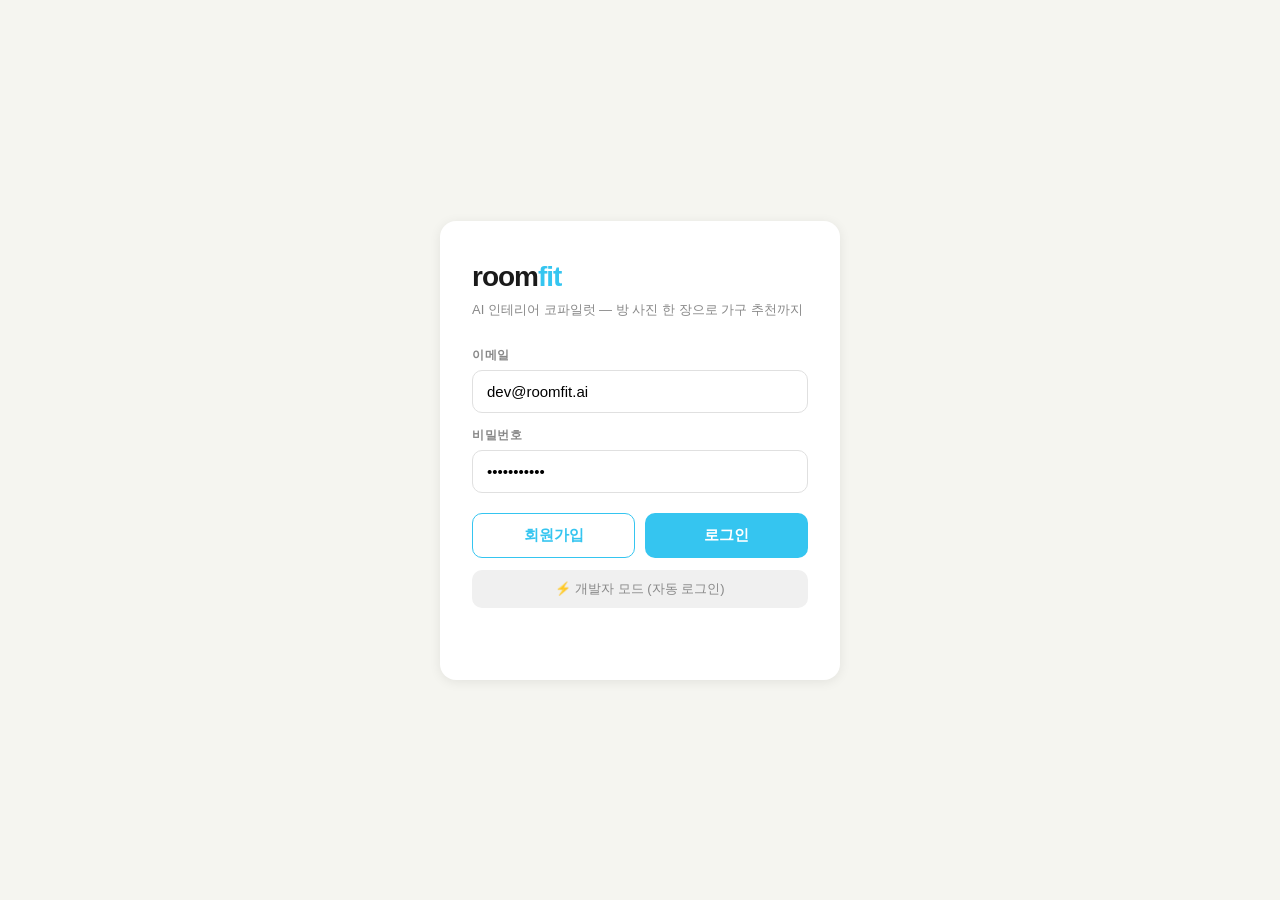
==== app/static/index.html @ db8508a9 "Faster recommendations, more items, fix drag & drop - chat_engine: recommend immediately after budge" ====
<!doctype html>
<html lang="ko">
<head>
  <meta charset="utf-8" />
  <meta name="viewport" content="width=device-width, initial-scale=1" />
  <title>Roomfit — AI 인테리어 코파일럿</title>
  <meta name="theme-color" content="#35c5f0" />
  <link rel="manifest" href="/static/manifest.json" />
  <style>
    *, *::before, *::after { box-sizing: border-box; margin: 0; padding: 0; }
    :root {
      --bg: #f5f5f0;
      --surface: #ffffff;
      --primary: #35c5f0;
      --primary-dark: #1da8d4;
      --text: #1a1a1a;
      --text-muted: #888;
      --border: #e0e0e0;
      --ai-bubble: #ffffff;
      --user-bubble: #35c5f0;
      --radius: 16px;
      --shadow: 0 2px 12px rgba(0,0,0,0.08);
    }
    html, body { height: 100%; font-family: -apple-system, BlinkMacSystemFont, 'Segoe UI', sans-serif; background: var(--bg); color: var(--text); }

    /* ── Auth screen ── */
    #authScreen {
      display: flex; align-items: center; justify-content: center;
      min-height: 100vh; padding: 24px;
    }
    .auth-card {
      background: var(--surface); border-radius: var(--radius);
      box-shadow: var(--shadow); padding: 40px 32px; width: 100%; max-width: 400px;
    }
    .auth-logo { font-size: 28px; font-weight: 800; letter-spacing: -1px; margin-bottom: 8px; }
    .auth-logo span { color: var(--primary); }
    .auth-tagline { color: var(--text-muted); font-size: 13px; margin-bottom: 28px; }
    .auth-field { display: flex; flex-direction: column; gap: 6px; margin-bottom: 14px; }
    .auth-field label { font-size: 12px; font-weight: 600; color: var(--text-muted); text-transform: uppercase; letter-spacing: 0.5px; }
    .auth-field input {
      padding: 12px 14px; border: 1.5px solid var(--border); border-radius: 10px;
      font-size: 15px; outline: none; transition: border 0.2s;
    }
    .auth-field input:focus { border-color: var(--primary); }
    .auth-btns { display: grid; grid-template-columns: 1fr 1fr; gap: 10px; margin-top: 20px; }
    .btn-primary {
      padding: 12px; background: var(--primary); color: #fff; border: none;
      border-radius: 10px; font-size: 15px; font-weight: 600; cursor: pointer; transition: background 0.2s;
    }
    .btn-primary:hover { background: var(--primary-dark); }
    .btn-outline {
      padding: 12px; background: transparent; color: var(--primary); border: 1.5px solid var(--primary);
      border-radius: 10px; font-size: 15px; font-weight: 600; cursor: pointer; transition: all 0.2s;
    }
    .btn-outline:hover { background: var(--primary); color: #fff; }
    .btn-dev {
      width: 100%; margin-top: 12px; padding: 10px; background: #f0f0f0; color: var(--text-muted);
      border: none; border-radius: 10px; font-size: 13px; cursor: pointer; transition: background 0.2s;
    }
    .btn-dev:hover { background: #e0e0e0; }
    #authMsg { margin-top: 14px; font-size: 13px; text-align: center; min-height: 18px; }
    #authMsg.error { color: #e53e3e; }
    #authMsg.success { color: #38a169; }

    /* ── Chat screen ── */
    #chatScreen {
      display: none; flex-direction: column; height: 100vh; max-width: 800px;
      margin: 0 auto;
    }
    #chatScreen.active { display: flex; }

    /* Header */
    .chat-header {
      display: flex; align-items: center; padding: 14px 18px;
      background: var(--surface); border-bottom: 1px solid var(--border);
      box-shadow: 0 1px 4px rgba(0,0,0,0.05); flex-shrink: 0; gap: 12px;
    }
    .chat-logo { font-size: 20px; font-weight: 800; letter-spacing: -0.5px; flex: 1; }
    .chat-logo span { color: var(--primary); }
    .chat-user { font-size: 13px; color: var(--text-muted); }
    .btn-logout {
      padding: 6px 12px; background: transparent; color: var(--text-muted);
      border: 1px solid var(--border); border-radius: 8px; font-size: 12px; cursor: pointer;
      transition: all 0.2s;
    }
    .btn-logout:hover { background: #fee; color: #e53e3e; border-color: #e53e3e; }

    /* Messages */
    .messages-area {
      flex: 1; overflow-y: auto; padding: 20px 16px;
      display: flex; flex-direction: column; gap: 14px;
    }
    .msg { display: flex; gap: 10px; align-items: flex-end; }
    .msg.user { flex-direction: row-reverse; }
    .avatar {
      width: 32px; height: 32px; border-radius: 50%; flex-shrink: 0;
      display: flex; align-items: center; justify-content: center;
      font-size: 14px; font-weight: 700;
    }
    .msg.ai .avatar { background: var(--primary); color: #fff; }
    .msg.user .avatar { background: #e8e8e8; color: var(--text); }
    .bubble {
      max-width: 72%; padding: 12px 16px; border-radius: 18px;
      font-size: 15px; line-height: 1.55; white-space: pre-wrap; word-break: break-word;
    }
    .msg.ai .bubble {
      background: var(--ai-bubble); border: 1px solid var(--border);
      border-bottom-left-radius: 4px; box-shadow: var(--shadow);
    }
    .msg.user .bubble {
      background: var(--user-bubble); color: #fff;
      border-bottom-right-radius: 4px;
    }

    /* Photo previews inside message */
    .bubble-photos { display: flex; gap: 6px; flex-wrap: wrap; margin-top: 8px; }
    .bubble-photos img {
      width: 80px; height: 80px; object-fit: cover; border-radius: 8px;
      border: 2px solid rgba(255,255,255,0.3);
    }

    /* Recommendation card */
    .rec-card {
      background: var(--surface); border: 1px solid var(--border); border-radius: 14px;
      padding: 16px; margin-top: 10px; box-shadow: var(--shadow);
    }
    .rec-card h4 { font-size: 14px; font-weight: 700; margin-bottom: 12px; color: var(--text); }
    .rec-summary {
      display: grid; grid-template-columns: repeat(3, 1fr); gap: 10px; margin-bottom: 14px;
    }
    .rec-stat { background: var(--bg); border-radius: 10px; padding: 10px 12px; text-align: center; }
    .rec-stat .val { font-size: 17px; font-weight: 700; color: var(--primary); }
    .rec-stat .lbl { font-size: 11px; color: var(--text-muted); margin-top: 2px; }
    .rec-items { display: flex; flex-direction: column; gap: 8px; }
    .rec-item {
      display: flex; align-items: center;
      padding: 10px 12px; background: var(--bg); border-radius: 10px; gap: 10px;
    }
    .rec-item-img {
      width: 56px; height: 56px; object-fit: cover; border-radius: 8px;
      flex-shrink: 0; background: var(--border);
    }
    .rec-item-img-placeholder {
      width: 56px; height: 56px; border-radius: 8px; flex-shrink: 0;
      background: var(--border); display: flex; align-items: center; justify-content: center;
      font-size: 22px;
    }
    .rec-item-info { flex: 1; min-width: 0; }
    .rec-item .name { font-size: 13px; font-weight: 600; white-space: nowrap; overflow: hidden; text-overflow: ellipsis; }
    .rec-item .cat { font-size: 11px; color: var(--text-muted); margin-top: 1px; }
    .rec-item-right { display: flex; flex-direction: column; align-items: flex-end; gap: 4px; flex-shrink: 0; }
    .rec-item .price { font-size: 13px; font-weight: 700; color: var(--primary); }
    .rec-item a {
      font-size: 11px; color: #fff; background: var(--primary);
      padding: 3px 8px; border-radius: 6px; text-decoration: none; white-space: nowrap;
    }
    .rec-item a:hover { background: var(--primary-dark); }
    .rec-group { margin-bottom: 14px; }
    .rec-group:last-child { margin-bottom: 0; }
    .rec-group-label { font-size: 12px; font-weight: 700; color: var(--text-muted); text-transform: uppercase; letter-spacing: 0.5px; margin-bottom: 6px; }
    .rec-item.alt { opacity: 0.82; }
    .rec-badge { font-size: 10px; font-weight: 700; padding: 2px 6px; border-radius: 4px; background: var(--primary); color: #fff; }
    .rec-badge.alt { background: var(--border); color: var(--text-muted); }

    /* Loading bubble */
    .loading-dots { display: flex; gap: 5px; padding: 4px 0; }
    .loading-dots span {
      width: 8px; height: 8px; border-radius: 50%; background: var(--text-muted);
      animation: bounce 1.2s infinite;
    }
    .loading-dots span:nth-child(2) { animation-delay: 0.2s; }
    .loading-dots span:nth-child(3) { animation-delay: 0.4s; }
    @keyframes bounce {
      0%, 80%, 100% { transform: translateY(0); opacity: 0.4; }
      40% { transform: translateY(-6px); opacity: 1; }
    }

    /* Input area */
    .input-area {
      background: var(--surface); border-top: 1px solid var(--border);
      padding: 12px 16px 20px; flex-shrink: 0;
      transition: background 0.15s;
    }
    .input-area.drag-over {
      background: #e8f7fd;
      border-top-color: var(--primary);
    }
    .drag-hint {
      display: none; text-align: center; font-size: 13px;
      color: var(--primary); font-weight: 600; padding: 6px 0 2px;
    }
    .input-area.drag-over .drag-hint { display: block; }
    #photoPreview { display: flex; gap: 8px; flex-wrap: wrap; margin-bottom: 10px; }
    .preview-thumb {
      position: relative; width: 60px; height: 60px;
    }
    .preview-thumb img {
      width: 60px; height: 60px; object-fit: cover; border-radius: 8px; border: 2px solid var(--border);
    }
    .preview-thumb .remove-btn {
      position: absolute; top: -6px; right: -6px; width: 18px; height: 18px;
      background: #e53e3e; color: #fff; border: none; border-radius: 50%;
      font-size: 11px; cursor: pointer; display: flex; align-items: center; justify-content: center;
      line-height: 1;
    }
    .input-row { display: flex; gap: 8px; align-items: flex-end; }
    .btn-photo {
      width: 44px; height: 44px; background: var(--bg); border: 1.5px solid var(--border);
      border-radius: 12px; font-size: 20px; cursor: pointer; flex-shrink: 0;
      display: flex; align-items: center; justify-content: center; transition: all 0.2s;
    }
    .btn-photo:hover { background: var(--primary); border-color: var(--primary); }
    #msgInput {
      flex: 1; padding: 11px 14px; border: 1.5px solid var(--border); border-radius: 12px;
      font-size: 15px; outline: none; resize: none; font-family: inherit;
      transition: border 0.2s; min-height: 44px; max-height: 120px;
    }
    #msgInput:focus { border-color: var(--primary); }
    #sendBtn {
      width: 44px; height: 44px; background: var(--primary); color: #fff;
      border: none; border-radius: 12px; font-size: 20px; cursor: pointer;
      flex-shrink: 0; display: flex; align-items: center; justify-content: center;
      transition: background 0.2s;
    }
    #sendBtn:hover { background: var(--primary-dark); }
    #sendBtn:disabled { background: var(--border); cursor: not-allowed; }

    .hidden { display: none !important; }

    @media (max-width: 480px) {
      .rec-summary { grid-template-columns: repeat(2, 1fr); }
      .bubble { max-width: 88%; }
    }
  </style>
</head>
<body>

<!-- ══ Auth Screen ══ -->
<div id="authScreen">
  <div class="auth-card">
    <div class="auth-logo">room<span>fit</span></div>
    <p class="auth-tagline">AI 인테리어 코파일럿 — 방 사진 한 장으로 가구 추천까지</p>
    <div class="auth-field">
      <label>이메일</label>
      <input id="email" type="email" placeholder="you@example.com" value="dev@roomfit.ai" />
    </div>
    <div class="auth-field">
      <label>비밀번호</label>
      <input id="password" type="password" placeholder="8자 이상" value="devpass1234" />
    </div>
    <div class="auth-btns">
      <button class="btn-outline" onclick="register()">회원가입</button>
      <button class="btn-primary" onclick="login()">로그인</button>
    </div>
    <button class="btn-dev" onclick="devLogin()">⚡ 개발자 모드 (자동 로그인)</button>
    <p id="authMsg"></p>
  </div>
</div>

<!-- ══ Chat Screen ══ -->
<div id="chatScreen">
  <header class="chat-header">
    <div class="chat-logo">room<span>fit</span></div>
    <span class="chat-user" id="chatUserName"></span>
    <button class="btn-logout" onclick="logout()">로그아웃</button>
  </header>

  <div class="messages-area" id="messages"></div>

  <div class="input-area" id="inputArea">
    <div class="drag-hint">📷 여기에 놓으면 첨부돼요</div>
    <div id="photoPreview"></div>
    <div class="input-row">
      <button class="btn-photo" onclick="document.getElementById('photoInput').click()" title="사진 첨부">📷</button>
      <input type="file" id="photoInput" accept="image/*" multiple hidden onchange="handlePhotos(event)" />
      <textarea
        id="msgInput"
        placeholder="방에 대해 자유롭게 얘기해 주세요..."
        rows="1"
        onkeydown="handleKey(event)"
        oninput="autoResize(this)"
      ></textarea>
      <button id="sendBtn" onclick="sendMsg()" title="전송">➤</button>
    </div>
  </div>
</div>

<script>
// ── State ──
let token = localStorage.getItem('rf_token') || '';
let sessionId = null;
let pendingPhotos = []; // {file, objectUrl}

// ── Init ──
(function init() {
  if (token) {
    showChat();
    addWelcomeMsg();
  }
})();

// ── Auth ──
async function register() {
  const email = document.getElementById('email').value.trim();
  const pw = document.getElementById('password').value;
  setAuthMsg('');
  try {
    const r = await api('/v1/auth/register', 'POST', { email, password: pw, display_name: email.split('@')[0] });
    token = r.token;
    localStorage.setItem('rf_token', token);
    setAuthMsg('가입 완료! 로그인합니다...', 'success');
    setTimeout(() => { showChat(); addWelcomeMsg(); }, 600);
  } catch (e) {
    setAuthMsg(e.message || '회원가입 실패', 'error');
  }
}

async function login() {
  const email = document.getElementById('email').value.trim();
  const pw = document.getElementById('password').value;
  setAuthMsg('');
  try {
    const r = await api('/v1/auth/login', 'POST', { email, password: pw });
    token = r.token;
    localStorage.setItem('rf_token', token);
    showChat();
    addWelcomeMsg();
  } catch (e) {
    setAuthMsg(e.message || '로그인 실패', 'error');
  }
}

async function devLogin() {
  setAuthMsg('개발자 모드로 로그인 중...', '');
  try {
    const r = await api('/v1/dev/session', 'POST', null, true);
    token = r.token;
    localStorage.setItem('rf_token', token);
    showChat();
    addWelcomeMsg();
  } catch (e) {
    // DEV_MODE가 꺼진 경우 일반 로그인으로 시도
    await login();
  }
}

function logout() {
  token = '';
  sessionId = null;
  pendingPhotos = [];
  localStorage.removeItem('rf_token');
  document.getElementById('chatScreen').classList.remove('active');
  document.getElementById('authScreen').classList.remove('hidden');
  document.getElementById('messages').innerHTML = '';
  document.getElementById('photoPreview').innerHTML = '';
}

// ── UI helpers ──
function showChat() {
  document.getElementById('authScreen').classList.add('hidden');
  document.getElementById('chatScreen').classList.add('active');
  // 유저 이름 표시 시도
  api('/v1/me', 'GET').then(r => {
    document.getElementById('chatUserName').textContent = r.user?.display_name || '';
  }).catch(() => {});
}

function setAuthMsg(msg, type = '') {
  const el = document.getElementById('authMsg');
  el.textContent = msg;
  el.className = type;
}

function addWelcomeMsg() {
  addAiMsg('안녕하세요! 저는 **Roomfit AI** 인테리어 코파일럿이에요. 🏠\n\n방 꾸미기에 대해 자유롭게 얘기해 주세요. 예를 들면:\n• "원룸인데 따뜻하고 아늑하게 꾸미고 싶어요"\n• "방 사진 볼게요" (📷 버튼으로 사진 첨부)\n• "예산은 150만원 정도예요"\n\n이야기하다 보면 딱 맞는 가구를 추천해 드릴게요!');
}

// ── Message helpers ──
function addAiMsg(text, recData = null) {
  const area = document.getElementById('messages');
  const div = document.createElement('div');
  div.className = 'msg ai';
  div.innerHTML = `<div class="avatar">RF</div><div class="bubble">${mdToHtml(text)}${recData ? renderRec(recData) : ''}</div>`;
  area.appendChild(div);
  area.scrollTop = area.scrollHeight;
  return div;
}

function addUserMsg(text, photos = []) {
  const area = document.getElementById('messages');
  const div = document.createElement('div');
  div.className = 'msg user';
  const photoHtml = photos.length
    ? `<div class="bubble-photos">${photos.map(p => `<img src="${p}" />`).join('')}</div>`
    : '';
  div.innerHTML = `<div class="bubble">${escHtml(text)}${photoHtml}</div><div class="avatar">나</div>`;
  area.appendChild(div);
  area.scrollTop = area.scrollHeight;
}

function addLoadingMsg() {
  const area = document.getElementById('messages');
  const div = document.createElement('div');
  div.className = 'msg ai';
  div.id = 'loadingMsg';
  div.innerHTML = `<div class="avatar">RF</div><div class="bubble"><div class="loading-dots"><span></span><span></span><span></span></div></div>`;
  area.appendChild(div);
  area.scrollTop = area.scrollHeight;
  return div;
}

function removeLoadingMsg() {
  const el = document.getElementById('loadingMsg');
  if (el) el.remove();
}

// ── Send ──
async function sendMsg() {
  const input = document.getElementById('msgInput');
  const text = input.value.trim();
  if (!text && pendingPhotos.length === 0) return;

  const displayText = text || '(사진 첨부)';
  const photoUrls = pendingPhotos.map(p => p.objectUrl);
  addUserMsg(displayText, photoUrls);

  input.value = '';
  input.style.height = '';
  document.getElementById('sendBtn').disabled = true;

  const photos = [...pendingPhotos];
  pendingPhotos = [];
  document.getElementById('photoPreview').innerHTML = '';

  addLoadingMsg();

  try {
    const fd = new FormData();
    fd.append('message', displayText);
    if (sessionId) fd.append('session_id', sessionId);
    photos.forEach(p => fd.append('files', p.file));

    const r = await apiFd('/v1/chat', fd);
    removeLoadingMsg();
    sessionId = r.session_id;
    addAiMsg(r.reply, r.recommendation);
  } catch (e) {
    removeLoadingMsg();
    addAiMsg(`오류가 발생했어요: ${e.message}`);
  }

  document.getElementById('sendBtn').disabled = false;
  document.getElementById('msgInput').focus();
}

function handleKey(e) {
  // isComposing: 한국어 IME 조합 중에는 Enter 무시 (마지막 글자 이중전송 방지)
  if (e.key === 'Enter' && !e.shiftKey && !e.isComposing) {
    e.preventDefault();
    sendMsg();
  }
}

function autoResize(el) {
  el.style.height = 'auto';
  el.style.height = Math.min(el.scrollHeight, 120) + 'px';
}

// ── Drag & Drop (document-level, most robust) ──
(function initDragDrop() {
  let dragCounter = 0;
  const inputArea = () => document.getElementById('inputArea');

  document.addEventListener('dragenter', e => {
    if (!e.dataTransfer || !Array.from(e.dataTransfer.types).includes('Files')) return;
    e.preventDefault();
    dragCounter++;
    inputArea()?.classList.add('drag-over');
  });

  document.addEventListener('dragleave', e => {
    dragCounter = Math.max(0, dragCounter - 1);
    if (dragCounter === 0) inputArea()?.classList.remove('drag-over');
  });

  document.addEventListener('dragover', e => {
    if (e.dataTransfer && Array.from(e.dataTransfer.types).includes('Files')) e.preventDefault();
  });

  document.addEventListener('drop', e => {
    e.preventDefault();
    dragCounter = 0;
    inputArea()?.classList.remove('drag-over');
    const files = Array.from(e.dataTransfer?.files || []).filter(f => f.type.startsWith('image/'));
    if (files.length) addPendingFiles(files);
  });
})();

// ── Photos ──
function addPendingFiles(files) {
  files.forEach(f => {
    const url = URL.createObjectURL(f);
    pendingPhotos.push({ file: f, objectUrl: url });
  });
  renderPhotoPreview();
}

function handlePhotos(e) {
  addPendingFiles(Array.from(e.target.files));
  e.target.value = '';
}

function renderPhotoPreview() {
  const area = document.getElementById('photoPreview');
  area.innerHTML = pendingPhotos.map((p, i) => `
    <div class="preview-thumb">
      <img src="${p.objectUrl}" />
      <button class="remove-btn" onclick="removePhoto(${i})">×</button>
    </div>
  `).join('');
}

function removePhoto(idx) {
  URL.revokeObjectURL(pendingPhotos[idx].objectUrl);
  pendingPhotos.splice(idx, 1);
  renderPhotoPreview();
}

// ── Category icon map ──
const CAT_ICONS = { bed:'🛏', desk:'🪑', chair:'💺', storage:'🗄', sofa:'🛋', table:'🪵' };

// ── Render recommendation ──
const CAT_LABELS = { bed:'침대', desk:'책상', chair:'의자', storage:'수납', sofa:'소파', table:'테이블' };

function renderRec(rec) {
  if (!rec || !rec.summary || !rec.items) return '';
  const { summary, items } = rec;
  const price = summary.total_price_krw?.toLocaleString('ko-KR');
  const usage = summary.budget_usage_pct;
  const remaining = summary.remaining_budget_krw?.toLocaleString('ko-KR');

  // 카테고리별 그룹화
  const groups = {};
  items.forEach(item => {
    if (!groups[item.category]) groups[item.category] = [];
    groups[item.category].push(item);
  });

  const groupsHtml = Object.entries(groups).map(([cat, catItems]) => {
    const icon = CAT_ICONS[cat] || '🪑';
    const label = CAT_LABELS[cat] || cat;
    const itemsHtml = catItems.map((item, idx) => {
      const imgHtml = item.image_url
        ? `<img class="rec-item-img" src="${escHtml(item.image_url)}" alt="" loading="lazy" onerror="this.style.display='none';this.nextElementSibling.style.display='flex'"><div class="rec-item-img-placeholder" style="display:none">${icon}</div>`
        : `<div class="rec-item-img-placeholder">${icon}</div>`;
      const badge = idx === 0 ? '<span class="rec-badge">추천</span>' : `<span class="rec-badge alt">${idx+1}위</span>`;
      return `
        <div class="rec-item${idx > 0 ? ' alt' : ''}">
          ${imgHtml}
          <div class="rec-item-info">
            <div class="name">${escHtml(item.name)}</div>
            <div class="cat">${badge}</div>
          </div>
          <div class="rec-item-right">
            <div class="price">${item.price_krw?.toLocaleString('ko-KR')}원</div>
            ${item.url ? `<a href="${escHtml(item.url)}" target="_blank" rel="noopener">구매</a>` : ''}
          </div>
        </div>`;
    }).join('');

    return `<div class="rec-group"><div class="rec-group-label">${icon} ${label}</div>${itemsHtml}</div>`;
  }).join('');

  return `
    <div class="rec-card">
      <h4>🛋 추천 가구 목록</h4>
      <div class="rec-summary">
        <div class="rec-stat"><div class="val">${price}원</div><div class="lbl">총 금액(1위 기준)</div></div>
        <div class="rec-stat"><div class="val">${usage}%</div><div class="lbl">예산 사용</div></div>
        <div class="rec-stat"><div class="val">${remaining}원</div><div class="lbl">잔여 예산</div></div>
      </div>
      <div class="rec-items">${groupsHtml}</div>
    </div>`;
}

// ── API helpers ──
async function api(path, method = 'GET', body = null, noAuth = false) {
  const headers = { 'Content-Type': 'application/json' };
  if (!noAuth && token) headers['Authorization'] = `Bearer ${token}`;
  const opts = { method, headers };
  if (body) opts.body = JSON.stringify(body);
  const r = await fetch(path, opts);
  const data = await r.json();
  if (!r.ok) throw new Error(data.detail || `HTTP ${r.status}`);
  return data;
}

async function apiFd(path, fd) {
  const headers = {};
  if (token) headers['Authorization'] = `Bearer ${token}`;
  const r = await fetch(path, { method: 'POST', headers, body: fd });
  const data = await r.json();
  if (!r.ok) throw new Error(data.detail || `HTTP ${r.status}`);
  return data;
}

// ── Utils ──
function escHtml(s) {
  return String(s).replace(/&/g,'&amp;').replace(/</g,'&lt;').replace(/>/g,'&gt;').replace(/"/g,'&quot;');
}

function mdToHtml(text) {
  // 간단한 마크다운 처리 (bold, bullet)
  return escHtml(text)
    .replace(/\*\*(.*?)\*\*/g, '<strong>$1</strong>')
    .replace(/^• (.+)$/gm, '<span style="display:block;padding-left:12px">• $1</span>');
}
</script>
</body>
</html>
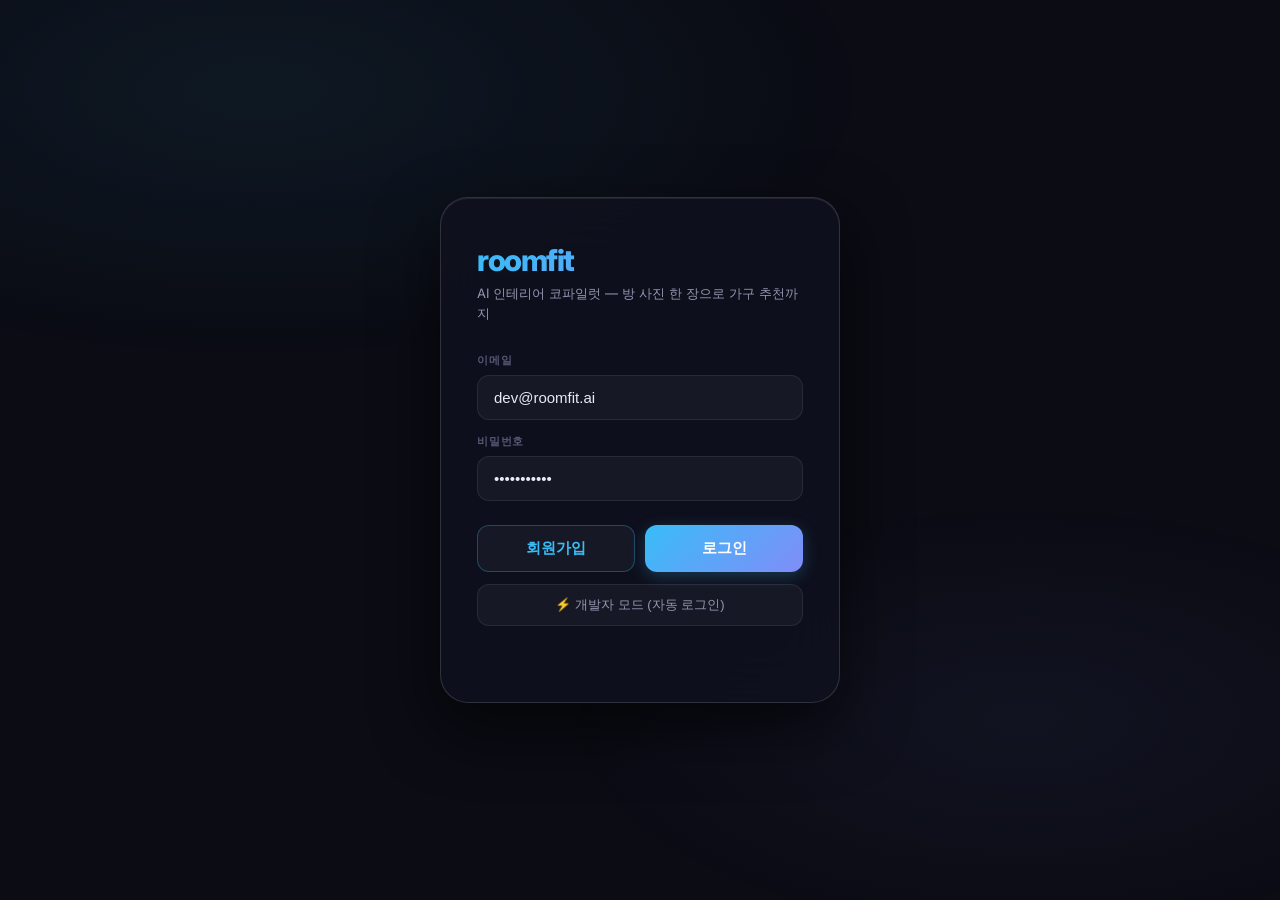
==== commit c23ac68a: "Redesign UI with dark glassmorphism theme - Dark background #0b0c14 with radial gradient mesh overla" ====
--- a/app/static/index.html
+++ b/app/static/index.html
@@ -4,232 +4,360 @@
   <meta charset="utf-8" />
   <meta name="viewport" content="width=device-width, initial-scale=1" />
   <title>Roomfit — AI 인테리어 코파일럿</title>
-  <meta name="theme-color" content="#35c5f0" />
+  <meta name="theme-color" content="#0d0f1c" />
   <link rel="manifest" href="/static/manifest.json" />
   <style>
+    @import url('https://fonts.googleapis.com/css2?family=Inter:wght@400;500;600;700;800&display=swap');
     *, *::before, *::after { box-sizing: border-box; margin: 0; padding: 0; }
+
     :root {
-      --bg: #f5f5f0;
-      --surface: #ffffff;
-      --primary: #35c5f0;
-      --primary-dark: #1da8d4;
-      --text: #1a1a1a;
-      --text-muted: #888;
-      --border: #e0e0e0;
-      --ai-bubble: #ffffff;
-      --user-bubble: #35c5f0;
-      --radius: 16px;
-      --shadow: 0 2px 12px rgba(0,0,0,0.08);
-    }
-    html, body { height: 100%; font-family: -apple-system, BlinkMacSystemFont, 'Segoe UI', sans-serif; background: var(--bg); color: var(--text); }
+      --bg:        #0b0c14;
+      --bg2:       #10111e;
+      --glass:     rgba(255,255,255,0.04);
+      --glass-md:  rgba(255,255,255,0.07);
+      --glass-hi:  rgba(255,255,255,0.11);
+      --border:    rgba(255,255,255,0.08);
+      --border-hi: rgba(255,255,255,0.14);
+      --p1:        #38bdf8;
+      --p2:        #818cf8;
+      --grad:      linear-gradient(135deg, #38bdf8 0%, #818cf8 100%);
+      --grad-soft: linear-gradient(135deg, rgba(56,189,248,.15) 0%, rgba(129,140,248,.15) 100%);
+      --text:      #e8eaf6;
+      --text-2:    #9496b0;
+      --text-3:    #555775;
+      --radius:    20px;
+      --sh-sm:     0 2px 8px rgba(0,0,0,.4);
+      --sh-md:     0 8px 32px rgba(0,0,0,.5), 0 1px 0 rgba(255,255,255,.06) inset;
+      --sh-lg:     0 24px 64px rgba(0,0,0,.6), 0 1px 0 rgba(255,255,255,.08) inset;
+    }
+
+    html, body {
+      height: 100%;
+      font-family: 'Inter', -apple-system, BlinkMacSystemFont, sans-serif;
+      background: var(--bg);
+      color: var(--text);
+    }
+
+    body::before {
+      content: '';
+      position: fixed; inset: 0; pointer-events: none; z-index: 0;
+      background:
+        radial-gradient(ellipse 80% 50% at 20% 10%, rgba(56,189,248,.07) 0%, transparent 60%),
+        radial-gradient(ellipse 60% 40% at 80% 80%, rgba(129,140,248,.06) 0%, transparent 60%);
+    }
 
     /* ── Auth screen ── */
     #authScreen {
+      position: relative; z-index: 1;
       display: flex; align-items: center; justify-content: center;
       min-height: 100vh; padding: 24px;
     }
     .auth-card {
-      background: var(--surface); border-radius: var(--radius);
-      box-shadow: var(--shadow); padding: 40px 32px; width: 100%; max-width: 400px;
-    }
-    .auth-logo { font-size: 28px; font-weight: 800; letter-spacing: -1px; margin-bottom: 8px; }
-    .auth-logo span { color: var(--primary); }
-    .auth-tagline { color: var(--text-muted); font-size: 13px; margin-bottom: 28px; }
-    .auth-field { display: flex; flex-direction: column; gap: 6px; margin-bottom: 14px; }
-    .auth-field label { font-size: 12px; font-weight: 600; color: var(--text-muted); text-transform: uppercase; letter-spacing: 0.5px; }
+      background: rgba(16,17,30,0.85);
+      backdrop-filter: blur(32px) saturate(1.4);
+      -webkit-backdrop-filter: blur(32px) saturate(1.4);
+      border: 1px solid var(--border-hi);
+      border-radius: 28px;
+      box-shadow: var(--sh-lg);
+      padding: 44px 36px;
+      width: 100%; max-width: 400px;
+    }
+    .auth-logo {
+      font-size: 30px; font-weight: 800; letter-spacing: -1.5px; margin-bottom: 6px;
+      background: var(--grad); -webkit-background-clip: text; -webkit-text-fill-color: transparent;
+    }
+    .auth-tagline { color: var(--text-2); font-size: 13px; margin-bottom: 30px; line-height: 1.5; }
+    .auth-field { display: flex; flex-direction: column; gap: 7px; margin-bottom: 14px; }
+    .auth-field label {
+      font-size: 11px; font-weight: 600; color: var(--text-3);
+      text-transform: uppercase; letter-spacing: 0.8px;
+    }
     .auth-field input {
-      padding: 12px 14px; border: 1.5px solid var(--border); border-radius: 10px;
-      font-size: 15px; outline: none; transition: border 0.2s;
-    }
-    .auth-field input:focus { border-color: var(--primary); }
-    .auth-btns { display: grid; grid-template-columns: 1fr 1fr; gap: 10px; margin-top: 20px; }
+      padding: 13px 16px;
+      background: var(--glass); border: 1px solid var(--border); border-radius: 12px;
+      font-size: 15px; color: var(--text); outline: none;
+      transition: border-color 0.2s, box-shadow 0.2s;
+    }
+    .auth-field input::placeholder { color: var(--text-3); }
+    .auth-field input:focus {
+      border-color: rgba(56,189,248,.5);
+      box-shadow: 0 0 0 3px rgba(56,189,248,.1);
+    }
+    .auth-btns { display: grid; grid-template-columns: 1fr 1fr; gap: 10px; margin-top: 24px; }
     .btn-primary {
-      padding: 12px; background: var(--primary); color: #fff; border: none;
-      border-radius: 10px; font-size: 15px; font-weight: 600; cursor: pointer; transition: background 0.2s;
-    }
-    .btn-primary:hover { background: var(--primary-dark); }
+      padding: 13px; background: var(--grad); color: #fff; border: none;
+      border-radius: 12px; font-size: 15px; font-weight: 600; cursor: pointer;
+      box-shadow: 0 4px 16px rgba(56,189,248,.25);
+      transition: opacity 0.2s, transform 0.15s;
+    }
+    .btn-primary:hover { opacity: 0.88; transform: translateY(-1px); }
     .btn-outline {
-      padding: 12px; background: transparent; color: var(--primary); border: 1.5px solid var(--primary);
-      border-radius: 10px; font-size: 15px; font-weight: 600; cursor: pointer; transition: all 0.2s;
-    }
-    .btn-outline:hover { background: var(--primary); color: #fff; }
+      padding: 13px; background: var(--glass); color: var(--p1);
+      border: 1px solid rgba(56,189,248,.3); border-radius: 12px;
+      font-size: 15px; font-weight: 600; cursor: pointer; transition: all 0.2s;
+    }
+    .btn-outline:hover { background: rgba(56,189,248,.1); border-color: rgba(56,189,248,.5); }
     .btn-dev {
-      width: 100%; margin-top: 12px; padding: 10px; background: #f0f0f0; color: var(--text-muted);
-      border: none; border-radius: 10px; font-size: 13px; cursor: pointer; transition: background 0.2s;
-    }
-    .btn-dev:hover { background: #e0e0e0; }
+      width: 100%; margin-top: 12px; padding: 11px;
+      background: var(--glass); color: var(--text-2);
+      border: 1px solid var(--border); border-radius: 12px;
+      font-size: 13px; cursor: pointer; transition: all 0.2s;
+    }
+    .btn-dev:hover { background: var(--glass-md); color: var(--text); }
     #authMsg { margin-top: 14px; font-size: 13px; text-align: center; min-height: 18px; }
-    #authMsg.error { color: #e53e3e; }
-    #authMsg.success { color: #38a169; }
+    #authMsg.error { color: #f87171; }
+    #authMsg.success { color: #34d399; }
 
     /* ── Chat screen ── */
     #chatScreen {
-      display: none; flex-direction: column; height: 100vh; max-width: 800px;
-      margin: 0 auto;
+      display: none; flex-direction: column; height: 100vh;
+      max-width: 820px; margin: 0 auto; position: relative; z-index: 1;
     }
     #chatScreen.active { display: flex; }
 
     /* Header */
     .chat-header {
-      display: flex; align-items: center; padding: 14px 18px;
-      background: var(--surface); border-bottom: 1px solid var(--border);
-      box-shadow: 0 1px 4px rgba(0,0,0,0.05); flex-shrink: 0; gap: 12px;
-    }
-    .chat-logo { font-size: 20px; font-weight: 800; letter-spacing: -0.5px; flex: 1; }
-    .chat-logo span { color: var(--primary); }
-    .chat-user { font-size: 13px; color: var(--text-muted); }
+      display: flex; align-items: center; padding: 14px 20px;
+      background: rgba(11,12,20,0.75);
+      backdrop-filter: blur(24px) saturate(1.6);
+      -webkit-backdrop-filter: blur(24px) saturate(1.6);
+      border-bottom: 1px solid var(--border);
+      box-shadow: 0 1px 0 rgba(255,255,255,.04);
+      flex-shrink: 0; gap: 12px; position: sticky; top: 0; z-index: 10;
+    }
+    .chat-logo {
+      font-size: 20px; font-weight: 800; letter-spacing: -0.8px; flex: 1;
+      background: var(--grad); -webkit-background-clip: text; -webkit-text-fill-color: transparent;
+    }
+    .chat-user { font-size: 12px; color: var(--text-3); }
     .btn-logout {
-      padding: 6px 12px; background: transparent; color: var(--text-muted);
+      padding: 6px 12px; background: var(--glass); color: var(--text-2);
       border: 1px solid var(--border); border-radius: 8px; font-size: 12px; cursor: pointer;
       transition: all 0.2s;
     }
-    .btn-logout:hover { background: #fee; color: #e53e3e; border-color: #e53e3e; }
+    .btn-logout:hover { background: rgba(248,113,113,.1); color: #f87171; border-color: rgba(248,113,113,.3); }
 
     /* Messages */
     .messages-area {
-      flex: 1; overflow-y: auto; padding: 20px 16px;
-      display: flex; flex-direction: column; gap: 14px;
-    }
+      flex: 1; overflow-y: auto; padding: 24px 20px;
+      display: flex; flex-direction: column; gap: 16px;
+      scrollbar-width: thin; scrollbar-color: var(--glass-md) transparent;
+    }
+    .messages-area::-webkit-scrollbar { width: 4px; }
+    .messages-area::-webkit-scrollbar-thumb { background: var(--glass-md); border-radius: 4px; }
+
     .msg { display: flex; gap: 10px; align-items: flex-end; }
     .msg.user { flex-direction: row-reverse; }
+
     .avatar {
-      width: 32px; height: 32px; border-radius: 50%; flex-shrink: 0;
+      width: 34px; height: 34px; border-radius: 50%; flex-shrink: 0;
       display: flex; align-items: center; justify-content: center;
-      font-size: 14px; font-weight: 700;
-    }
-    .msg.ai .avatar { background: var(--primary); color: #fff; }
-    .msg.user .avatar { background: #e8e8e8; color: var(--text); }
+      font-size: 11px; font-weight: 700; letter-spacing: 0.3px;
+    }
+    .msg.ai .avatar {
+      background: var(--grad);
+      box-shadow: 0 0 12px rgba(56,189,248,.3);
+      color: #fff;
+    }
+    .msg.user .avatar {
+      background: var(--glass-md); border: 1px solid var(--border);
+      color: var(--text-2);
+    }
+
     .bubble {
-      max-width: 72%; padding: 12px 16px; border-radius: 18px;
-      font-size: 15px; line-height: 1.55; white-space: pre-wrap; word-break: break-word;
+      max-width: 72%; padding: 13px 17px; border-radius: 20px;
+      font-size: 15px; line-height: 1.6; white-space: pre-wrap; word-break: break-word;
     }
     .msg.ai .bubble {
-      background: var(--ai-bubble); border: 1px solid var(--border);
-      border-bottom-left-radius: 4px; box-shadow: var(--shadow);
+      background: rgba(16,17,30,0.9);
+      backdrop-filter: blur(12px);
+      -webkit-backdrop-filter: blur(12px);
+      border: 1px solid var(--border-hi);
+      border-bottom-left-radius: 5px;
+      box-shadow: var(--sh-md);
     }
     .msg.user .bubble {
-      background: var(--user-bubble); color: #fff;
-      border-bottom-right-radius: 4px;
-    }
-
-    /* Photo previews inside message */
+      background: var(--grad);
+      border-bottom-right-radius: 5px;
+      box-shadow: 0 4px 20px rgba(56,189,248,.2);
+      color: #fff;
+    }
+
     .bubble-photos { display: flex; gap: 6px; flex-wrap: wrap; margin-top: 8px; }
     .bubble-photos img {
-      width: 80px; height: 80px; object-fit: cover; border-radius: 8px;
-      border: 2px solid rgba(255,255,255,0.3);
-    }
-
-    /* Recommendation card */
+      width: 80px; height: 80px; object-fit: cover; border-radius: 10px;
+      border: 1px solid rgba(255,255,255,.15);
+    }
+
+    /* ── Recommendation card ── */
     .rec-card {
-      background: var(--surface); border: 1px solid var(--border); border-radius: 14px;
-      padding: 16px; margin-top: 10px; box-shadow: var(--shadow);
-    }
-    .rec-card h4 { font-size: 14px; font-weight: 700; margin-bottom: 12px; color: var(--text); }
+      background: rgba(14,15,26,0.92);
+      backdrop-filter: blur(20px); -webkit-backdrop-filter: blur(20px);
+      border: 1px solid var(--border-hi); border-radius: 18px;
+      padding: 18px; margin-top: 12px;
+      box-shadow: var(--sh-md);
+    }
+    .rec-card h4 {
+      font-size: 13px; font-weight: 700; margin-bottom: 14px;
+      color: var(--text-2); letter-spacing: 0.3px; text-transform: uppercase;
+    }
     .rec-summary {
-      display: grid; grid-template-columns: repeat(3, 1fr); gap: 10px; margin-bottom: 14px;
-    }
-    .rec-stat { background: var(--bg); border-radius: 10px; padding: 10px 12px; text-align: center; }
-    .rec-stat .val { font-size: 17px; font-weight: 700; color: var(--primary); }
-    .rec-stat .lbl { font-size: 11px; color: var(--text-muted); margin-top: 2px; }
-    .rec-items { display: flex; flex-direction: column; gap: 8px; }
+      display: grid; grid-template-columns: repeat(3, 1fr); gap: 8px; margin-bottom: 16px;
+    }
+    .rec-stat {
+      background: var(--grad-soft); border: 1px solid rgba(56,189,248,.12);
+      border-radius: 12px; padding: 11px 10px; text-align: center;
+    }
+    .rec-stat .val {
+      font-size: 15px; font-weight: 700;
+      background: var(--grad); -webkit-background-clip: text; -webkit-text-fill-color: transparent;
+    }
+    .rec-stat .lbl { font-size: 10px; color: var(--text-3); margin-top: 3px; }
+    .rec-items { display: flex; flex-direction: column; gap: 10px; }
+
+    .rec-group { margin-bottom: 16px; }
+    .rec-group:last-child { margin-bottom: 0; }
+    .rec-group-label {
+      font-size: 11px; font-weight: 700; color: var(--text-3);
+      text-transform: uppercase; letter-spacing: 0.8px; margin-bottom: 7px;
+    }
+
     .rec-item {
       display: flex; align-items: center;
-      padding: 10px 12px; background: var(--bg); border-radius: 10px; gap: 10px;
-    }
+      padding: 10px 12px; background: var(--glass); border: 1px solid var(--border);
+      border-radius: 14px; gap: 12px; transition: background 0.2s, border-color 0.2s;
+    }
+    .rec-item:hover { background: var(--glass-md); border-color: var(--border-hi); }
+    .rec-item.alt { opacity: 0.72; }
+    .rec-item.alt:hover { opacity: 1; }
+
     .rec-item-img {
-      width: 56px; height: 56px; object-fit: cover; border-radius: 8px;
-      flex-shrink: 0; background: var(--border);
+      width: 52px; height: 52px; object-fit: cover; border-radius: 10px;
+      flex-shrink: 0; background: var(--glass-md); border: 1px solid var(--border);
     }
     .rec-item-img-placeholder {
-      width: 56px; height: 56px; border-radius: 8px; flex-shrink: 0;
-      background: var(--border); display: flex; align-items: center; justify-content: center;
-      font-size: 22px;
+      width: 52px; height: 52px; border-radius: 10px; flex-shrink: 0;
+      background: var(--glass-md); border: 1px solid var(--border);
+      display: flex; align-items: center; justify-content: center; font-size: 20px;
     }
     .rec-item-info { flex: 1; min-width: 0; }
-    .rec-item .name { font-size: 13px; font-weight: 600; white-space: nowrap; overflow: hidden; text-overflow: ellipsis; }
-    .rec-item .cat { font-size: 11px; color: var(--text-muted); margin-top: 1px; }
-    .rec-item-right { display: flex; flex-direction: column; align-items: flex-end; gap: 4px; flex-shrink: 0; }
-    .rec-item .price { font-size: 13px; font-weight: 700; color: var(--primary); }
+    .rec-item .name {
+      font-size: 13px; font-weight: 600; color: var(--text);
+      white-space: nowrap; overflow: hidden; text-overflow: ellipsis;
+    }
+    .rec-item .cat { margin-top: 3px; }
+    .rec-item-right { display: flex; flex-direction: column; align-items: flex-end; gap: 5px; flex-shrink: 0; }
+    .rec-item .price {
+      font-size: 13px; font-weight: 700;
+      background: var(--grad); -webkit-background-clip: text; -webkit-text-fill-color: transparent;
+    }
     .rec-item a {
-      font-size: 11px; color: #fff; background: var(--primary);
-      padding: 3px 8px; border-radius: 6px; text-decoration: none; white-space: nowrap;
-    }
-    .rec-item a:hover { background: var(--primary-dark); }
-    .rec-group { margin-bottom: 14px; }
-    .rec-group:last-child { margin-bottom: 0; }
-    .rec-group-label { font-size: 12px; font-weight: 700; color: var(--text-muted); text-transform: uppercase; letter-spacing: 0.5px; margin-bottom: 6px; }
-    .rec-item.alt { opacity: 0.82; }
-    .rec-badge { font-size: 10px; font-weight: 700; padding: 2px 6px; border-radius: 4px; background: var(--primary); color: #fff; }
-    .rec-badge.alt { background: var(--border); color: var(--text-muted); }
-
-    /* Loading bubble */
-    .loading-dots { display: flex; gap: 5px; padding: 4px 0; }
+      font-size: 11px; font-weight: 600; color: #fff;
+      background: var(--grad);
+      padding: 4px 10px; border-radius: 7px; text-decoration: none;
+      box-shadow: 0 2px 8px rgba(56,189,248,.2);
+      transition: opacity 0.2s;
+    }
+    .rec-item a:hover { opacity: 0.85; }
+
+    .rec-badge {
+      display: inline-block; font-size: 10px; font-weight: 700;
+      padding: 2px 7px; border-radius: 5px;
+      background: var(--grad); color: #fff;
+    }
+    .rec-badge.alt {
+      background: var(--glass-md); color: var(--text-3); border: 1px solid var(--border);
+      -webkit-background-clip: unset; -webkit-text-fill-color: unset;
+    }
+
+    /* ── Loading ── */
+    .loading-dots { display: flex; gap: 6px; padding: 4px 0; }
     .loading-dots span {
-      width: 8px; height: 8px; border-radius: 50%; background: var(--text-muted);
-      animation: bounce 1.2s infinite;
-    }
-    .loading-dots span:nth-child(2) { animation-delay: 0.2s; }
-    .loading-dots span:nth-child(3) { animation-delay: 0.4s; }
-    @keyframes bounce {
-      0%, 80%, 100% { transform: translateY(0); opacity: 0.4; }
-      40% { transform: translateY(-6px); opacity: 1; }
-    }
-
-    /* Input area */
+      width: 8px; height: 8px; border-radius: 50%;
+      background: var(--grad); /* fallback */
+      animation: glow-bounce 1.3s ease-in-out infinite;
+    }
+    .loading-dots span:nth-child(1) { background: var(--p1); }
+    .loading-dots span:nth-child(2) { background: #6ee7f7; animation-delay: 0.18s; }
+    .loading-dots span:nth-child(3) { background: var(--p2); animation-delay: 0.36s; }
+    @keyframes glow-bounce {
+      0%,80%,100% { transform: translateY(0) scale(1); opacity: 0.35; }
+      40% { transform: translateY(-7px) scale(1.1); opacity: 1; box-shadow: 0 0 8px currentColor; }
+    }
+
+    /* ── Input area ── */
     .input-area {
-      background: var(--surface); border-top: 1px solid var(--border);
-      padding: 12px 16px 20px; flex-shrink: 0;
-      transition: background 0.15s;
-    }
-    .input-area.drag-over {
-      background: #e8f7fd;
-      border-top-color: var(--primary);
-    }
+      padding: 10px 16px 18px; flex-shrink: 0;
+      background: rgba(11,12,20,0.7);
+      backdrop-filter: blur(24px); -webkit-backdrop-filter: blur(24px);
+      border-top: 1px solid var(--border);
+      transition: border-color 0.2s;
+    }
+    .input-area.drag-over { border-top-color: var(--p1); }
     .drag-hint {
-      display: none; text-align: center; font-size: 13px;
-      color: var(--primary); font-weight: 600; padding: 6px 0 2px;
+      display: none; text-align: center; font-size: 12px; font-weight: 600;
+      color: var(--p1); padding: 5px 0 2px;
     }
     .input-area.drag-over .drag-hint { display: block; }
+
     #photoPreview { display: flex; gap: 8px; flex-wrap: wrap; margin-bottom: 10px; }
-    .preview-thumb {
-      position: relative; width: 60px; height: 60px;
-    }
+    .preview-thumb { position: relative; width: 58px; height: 58px; }
     .preview-thumb img {
-      width: 60px; height: 60px; object-fit: cover; border-radius: 8px; border: 2px solid var(--border);
+      width: 58px; height: 58px; object-fit: cover; border-radius: 10px;
+      border: 1px solid var(--border-hi);
     }
     .preview-thumb .remove-btn {
-      position: absolute; top: -6px; right: -6px; width: 18px; height: 18px;
-      background: #e53e3e; color: #fff; border: none; border-radius: 50%;
+      position: absolute; top: -5px; right: -5px; width: 18px; height: 18px;
+      background: #ef4444; color: #fff; border: none; border-radius: 50%;
       font-size: 11px; cursor: pointer; display: flex; align-items: center; justify-content: center;
-      line-height: 1;
-    }
-    .input-row { display: flex; gap: 8px; align-items: flex-end; }
+      box-shadow: 0 2px 6px rgba(0,0,0,.4);
+    }
+
+    .input-row {
+      display: flex; gap: 8px; align-items: flex-end;
+      background: var(--glass-md); border: 1px solid var(--border-hi);
+      border-radius: 18px; padding: 6px 6px 6px 14px;
+      box-shadow: var(--sh-md);
+      transition: border-color 0.2s, box-shadow 0.2s;
+    }
+    .input-row:focus-within {
+      border-color: rgba(56,189,248,.35);
+      box-shadow: var(--sh-md), 0 0 0 3px rgba(56,189,248,.07);
+    }
+
     .btn-photo {
-      width: 44px; height: 44px; background: var(--bg); border: 1.5px solid var(--border);
-      border-radius: 12px; font-size: 20px; cursor: pointer; flex-shrink: 0;
-      display: flex; align-items: center; justify-content: center; transition: all 0.2s;
-    }
-    .btn-photo:hover { background: var(--primary); border-color: var(--primary); }
+      width: 36px; height: 36px; background: transparent; border: none;
+      border-radius: 10px; font-size: 18px; cursor: pointer; flex-shrink: 0;
+      display: flex; align-items: center; justify-content: center;
+      color: var(--text-2); transition: color 0.2s, background 0.2s;
+    }
+    .btn-photo:hover { color: var(--p1); background: rgba(56,189,248,.08); }
+
     #msgInput {
-      flex: 1; padding: 11px 14px; border: 1.5px solid var(--border); border-radius: 12px;
-      font-size: 15px; outline: none; resize: none; font-family: inherit;
-      transition: border 0.2s; min-height: 44px; max-height: 120px;
-    }
-    #msgInput:focus { border-color: var(--primary); }
+      flex: 1; padding: 8px 4px; background: transparent; border: none;
+      font-size: 15px; color: var(--text); outline: none; resize: none;
+      font-family: inherit; min-height: 36px; max-height: 120px; line-height: 1.5;
+    }
+    #msgInput::placeholder { color: var(--text-3); }
+
     #sendBtn {
-      width: 44px; height: 44px; background: var(--primary); color: #fff;
-      border: none; border-radius: 12px; font-size: 20px; cursor: pointer;
-      flex-shrink: 0; display: flex; align-items: center; justify-content: center;
-      transition: background 0.2s;
-    }
-    #sendBtn:hover { background: var(--primary-dark); }
-    #sendBtn:disabled { background: var(--border); cursor: not-allowed; }
+      width: 36px; height: 36px;
+      background: var(--grad); color: #fff; border: none;
+      border-radius: 12px; font-size: 16px; cursor: pointer; flex-shrink: 0;
+      display: flex; align-items: center; justify-content: center;
+      box-shadow: 0 2px 10px rgba(56,189,248,.3);
+      transition: opacity 0.2s, transform 0.15s;
+    }
+    #sendBtn:hover { opacity: 0.85; transform: scale(1.05); }
+    #sendBtn:disabled { background: var(--glass-md); box-shadow: none; cursor: not-allowed; transform: none; opacity: 1; }
 
     .hidden { display: none !important; }
 
     @media (max-width: 480px) {
       .rec-summary { grid-template-columns: repeat(2, 1fr); }
       .bubble { max-width: 88%; }
+      .chat-header { padding: 12px 14px; }
+      .messages-area { padding: 16px 12px; }
     }
   </style>
 </head>
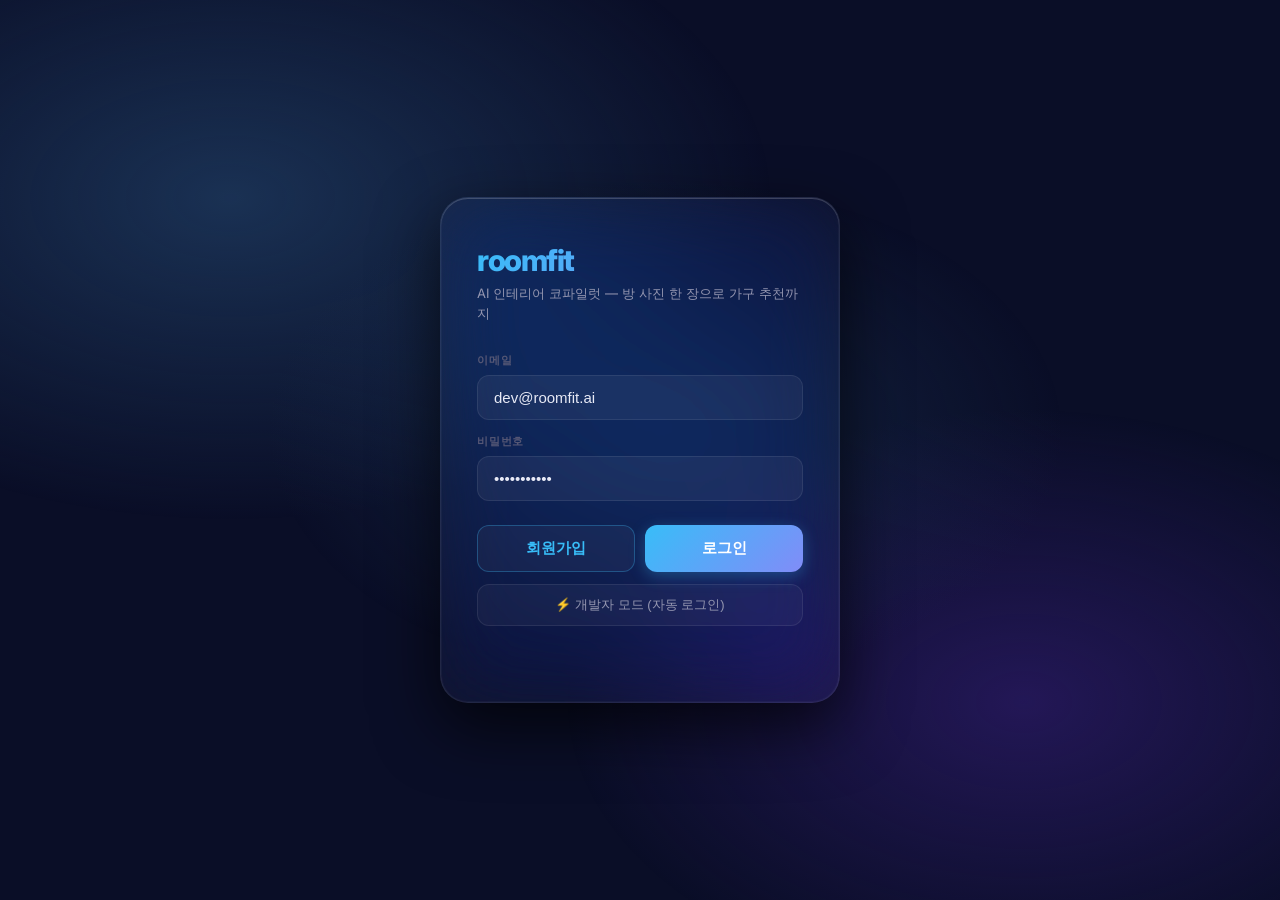
==== commit 8c265ab8: "Premium glassmorphism UI upgrade Background: - Animated gradient mesh: 3 radial-gradient orbs drifti" ====
--- a/app/static/index.html
+++ b/app/static/index.html
@@ -10,25 +10,29 @@
     @import url('https://fonts.googleapis.com/css2?family=Inter:wght@400;500;600;700;800&display=swap');
     *, *::before, *::after { box-sizing: border-box; margin: 0; padding: 0; }
 
+    /* ── Design tokens ── */
     :root {
-      --bg:        #0b0c14;
-      --bg2:       #10111e;
+      --bg:        #0a0e27;
+      --bg2:       #0e1230;
       --glass:     rgba(255,255,255,0.04);
       --glass-md:  rgba(255,255,255,0.07);
       --glass-hi:  rgba(255,255,255,0.11);
       --border:    rgba(255,255,255,0.08);
-      --border-hi: rgba(255,255,255,0.14);
+      --border-hi: rgba(255,255,255,0.15);
       --p1:        #38bdf8;
       --p2:        #818cf8;
       --grad:      linear-gradient(135deg, #38bdf8 0%, #818cf8 100%);
-      --grad-soft: linear-gradient(135deg, rgba(56,189,248,.15) 0%, rgba(129,140,248,.15) 100%);
+      --grad-soft: linear-gradient(135deg, rgba(56,189,248,.13) 0%, rgba(129,140,248,.13) 100%);
       --text:      #e8eaf6;
       --text-2:    #9496b0;
       --text-3:    #555775;
       --radius:    20px;
-      --sh-sm:     0 2px 8px rgba(0,0,0,.4);
-      --sh-md:     0 8px 32px rgba(0,0,0,.5), 0 1px 0 rgba(255,255,255,.06) inset;
-      --sh-lg:     0 24px 64px rgba(0,0,0,.6), 0 1px 0 rgba(255,255,255,.08) inset;
+      --sh-sm:     0 2px 8px rgba(0,0,0,.5);
+      --sh-md:     0 8px 32px rgba(0,0,0,.6), 0 1px 0 rgba(255,255,255,.05) inset;
+      --sh-lg:     0 24px 64px rgba(0,0,0,.7), 0 1px 0 rgba(255,255,255,.07) inset;
+      /* glow variants */
+      --glow-p1:   0 0 20px rgba(56,189,248,.35), 0 0 40px rgba(56,189,248,.15);
+      --glow-p2:   0 0 20px rgba(129,140,248,.35), 0 0 40px rgba(129,140,248,.15);
     }
 
     html, body {
@@ -36,14 +40,42 @@
       font-family: 'Inter', -apple-system, BlinkMacSystemFont, sans-serif;
       background: var(--bg);
       color: var(--text);
-    }
-
+      overflow-x: hidden;
+    }
+
+    /* ══════════════════════════════════════════════════
+       ANIMATED GRADIENT MESH BACKGROUND
+       3 blurred orbs drifting slowly — CSS only, no JS
+    ══════════════════════════════════════════════════ */
+
+    /* Orb 1 + 2 — left-top navy blob & right-bottom purple blob */
     body::before {
       content: '';
       position: fixed; inset: 0; pointer-events: none; z-index: 0;
       background:
-        radial-gradient(ellipse 80% 50% at 20% 10%, rgba(56,189,248,.07) 0%, transparent 60%),
-        radial-gradient(ellipse 60% 40% at 80% 80%, rgba(129,140,248,.06) 0%, transparent 60%);
+        radial-gradient(ellipse 65% 55% at 18% 22%, rgba(30,58,95,.80) 0%, transparent 65%),
+        radial-gradient(ellipse 55% 50% at 80% 78%, rgba(45,27,105,.72) 0%, transparent 65%);
+      animation: orb-drift-ab 22s ease-in-out infinite alternate;
+    }
+    @keyframes orb-drift-ab {
+      0%   { transform: translate(0%,   0%  ) scale(1);    }
+      30%  { transform: translate(3%,   5%  ) scale(1.04); }
+      60%  { transform: translate(-2%,  8%  ) scale(0.97); }
+      100% { transform: translate(5%,  -4%  ) scale(1.02); }
+    }
+
+    /* Orb 3 — centre electric-blue mid blob */
+    body::after {
+      content: '';
+      position: fixed; inset: 0; pointer-events: none; z-index: 0;
+      background:
+        radial-gradient(ellipse 50% 45% at 52% 48%, rgba(30,58,95,.50) 0%, transparent 62%);
+      animation: orb-drift-c 30s ease-in-out infinite alternate;
+    }
+    @keyframes orb-drift-c {
+      0%   { transform: translate(0%,   0%  ) scale(1);    }
+      40%  { transform: translate(-6%,  4%  ) scale(1.06); }
+      100% { transform: translate(4%,  -6%  ) scale(0.95); }
     }
 
     /* ── Auth screen ── */
@@ -52,16 +84,27 @@
       display: flex; align-items: center; justify-content: center;
       min-height: 100vh; padding: 24px;
     }
+
     .auth-card {
-      background: rgba(16,17,30,0.85);
-      backdrop-filter: blur(32px) saturate(1.4);
-      -webkit-backdrop-filter: blur(32px) saturate(1.4);
-      border: 1px solid var(--border-hi);
+      /* premium glass card */
+      background: rgba(255,255,255,0.03);
+      backdrop-filter: blur(40px) saturate(1.8);
+      -webkit-backdrop-filter: blur(40px) saturate(1.8);
+      border: 1px solid rgba(255,255,255,0.08);
       border-radius: 28px;
-      box-shadow: var(--sh-lg);
+      box-shadow:
+        var(--sh-lg),
+        0 0 0 1px rgba(255,255,255,.03) inset,
+        0 1px 0 rgba(255,255,255,.10) inset;
       padding: 44px 36px;
       width: 100%; max-width: 400px;
-    }
+      animation: auth-card-in 0.6s cubic-bezier(.22,1,.36,1) both;
+    }
+    @keyframes auth-card-in {
+      from { opacity: 0; transform: translateY(28px) scale(0.96); }
+      to   { opacity: 1; transform: none; }
+    }
+
     .auth-logo {
       font-size: 30px; font-weight: 800; letter-spacing: -1.5px; margin-bottom: 6px;
       background: var(--grad); -webkit-background-clip: text; -webkit-text-fill-color: transparent;
@@ -74,36 +117,56 @@
     }
     .auth-field input {
       padding: 13px 16px;
-      background: var(--glass); border: 1px solid var(--border); border-radius: 12px;
+      background: rgba(255,255,255,0.05); border: 1px solid var(--border); border-radius: 12px;
       font-size: 15px; color: var(--text); outline: none;
-      transition: border-color 0.2s, box-shadow 0.2s;
+      transition: border-color 0.25s, box-shadow 0.25s;
     }
     .auth-field input::placeholder { color: var(--text-3); }
     .auth-field input:focus {
-      border-color: rgba(56,189,248,.5);
-      box-shadow: 0 0 0 3px rgba(56,189,248,.1);
-    }
+      border-color: rgba(56,189,248,.55);
+      box-shadow: 0 0 0 3px rgba(56,189,248,.12), var(--glow-p1);
+    }
+
     .auth-btns { display: grid; grid-template-columns: 1fr 1fr; gap: 10px; margin-top: 24px; }
+
     .btn-primary {
       padding: 13px; background: var(--grad); color: #fff; border: none;
       border-radius: 12px; font-size: 15px; font-weight: 600; cursor: pointer;
-      box-shadow: 0 4px 16px rgba(56,189,248,.25);
-      transition: opacity 0.2s, transform 0.15s;
-    }
-    .btn-primary:hover { opacity: 0.88; transform: translateY(-1px); }
+      box-shadow: 0 4px 16px rgba(56,189,248,.3);
+      transition: transform 0.18s cubic-bezier(.22,1,.36,1), box-shadow 0.18s;
+    }
+    .btn-primary:hover {
+      transform: scale(1.02) translateY(-1px);
+      box-shadow: 0 6px 24px rgba(56,189,248,.45), var(--glow-p1);
+    }
+    .btn-primary:active { transform: scale(0.98); }
+
     .btn-outline {
-      padding: 13px; background: var(--glass); color: var(--p1);
+      padding: 13px; background: rgba(255,255,255,0.04); color: var(--p1);
       border: 1px solid rgba(56,189,248,.3); border-radius: 12px;
-      font-size: 15px; font-weight: 600; cursor: pointer; transition: all 0.2s;
-    }
-    .btn-outline:hover { background: rgba(56,189,248,.1); border-color: rgba(56,189,248,.5); }
+      font-size: 15px; font-weight: 600; cursor: pointer;
+      transition: transform 0.18s cubic-bezier(.22,1,.36,1), background 0.2s, border-color 0.2s, box-shadow 0.2s;
+    }
+    .btn-outline:hover {
+      transform: scale(1.02) translateY(-1px);
+      background: rgba(56,189,248,.10); border-color: rgba(56,189,248,.55);
+      box-shadow: 0 4px 16px rgba(56,189,248,.2);
+    }
+    .btn-outline:active { transform: scale(0.98); }
+
     .btn-dev {
       width: 100%; margin-top: 12px; padding: 11px;
       background: var(--glass); color: var(--text-2);
       border: 1px solid var(--border); border-radius: 12px;
-      font-size: 13px; cursor: pointer; transition: all 0.2s;
-    }
-    .btn-dev:hover { background: var(--glass-md); color: var(--text); }
+      font-size: 13px; cursor: pointer;
+      transition: transform 0.18s, background 0.2s, color 0.2s, box-shadow 0.2s;
+    }
+    .btn-dev:hover {
+      transform: scale(1.02);
+      background: var(--glass-md); color: var(--text);
+      box-shadow: 0 4px 14px rgba(0,0,0,.3);
+    }
+
     #authMsg { margin-top: 14px; font-size: 13px; text-align: center; min-height: 18px; }
     #authMsg.error { color: #f87171; }
     #authMsg.success { color: #34d399; }
@@ -118,11 +181,11 @@
     /* Header */
     .chat-header {
       display: flex; align-items: center; padding: 14px 20px;
-      background: rgba(11,12,20,0.75);
-      backdrop-filter: blur(24px) saturate(1.6);
-      -webkit-backdrop-filter: blur(24px) saturate(1.6);
-      border-bottom: 1px solid var(--border);
-      box-shadow: 0 1px 0 rgba(255,255,255,.04);
+      background: rgba(10,14,39,0.80);
+      backdrop-filter: blur(28px) saturate(1.8);
+      -webkit-backdrop-filter: blur(28px) saturate(1.8);
+      border-bottom: 1px solid rgba(255,255,255,.07);
+      box-shadow: 0 1px 0 rgba(255,255,255,.04), 0 4px 20px rgba(0,0,0,.3);
       flex-shrink: 0; gap: 12px; position: sticky; top: 0; z-index: 10;
     }
     .chat-logo {
@@ -133,9 +196,12 @@
     .btn-logout {
       padding: 6px 12px; background: var(--glass); color: var(--text-2);
       border: 1px solid var(--border); border-radius: 8px; font-size: 12px; cursor: pointer;
-      transition: all 0.2s;
-    }
-    .btn-logout:hover { background: rgba(248,113,113,.1); color: #f87171; border-color: rgba(248,113,113,.3); }
+      transition: transform 0.18s, background 0.2s, color 0.2s, border-color 0.2s;
+    }
+    .btn-logout:hover {
+      transform: scale(1.02);
+      background: rgba(248,113,113,.1); color: #f87171; border-color: rgba(248,113,113,.35);
+    }
 
     /* Messages */
     .messages-area {
@@ -146,7 +212,15 @@
     .messages-area::-webkit-scrollbar { width: 4px; }
     .messages-area::-webkit-scrollbar-thumb { background: var(--glass-md); border-radius: 4px; }
 
-    .msg { display: flex; gap: 10px; align-items: flex-end; }
+    /* Message entrance animation */
+    .msg {
+      display: flex; gap: 10px; align-items: flex-end;
+      animation: bubble-in 0.4s ease-out both;
+    }
+    @keyframes bubble-in {
+      from { opacity: 0; transform: translateY(20px); }
+      to   { opacity: 1; transform: none; }
+    }
     .msg.user { flex-direction: row-reverse; }
 
     .avatar {
@@ -156,7 +230,7 @@
     }
     .msg.ai .avatar {
       background: var(--grad);
-      box-shadow: 0 0 12px rgba(56,189,248,.3);
+      box-shadow: 0 0 14px rgba(56,189,248,.35), 0 0 28px rgba(56,189,248,.12);
       color: #fff;
     }
     .msg.user .avatar {
@@ -168,18 +242,21 @@
       max-width: 72%; padding: 13px 17px; border-radius: 20px;
       font-size: 15px; line-height: 1.6; white-space: pre-wrap; word-break: break-word;
     }
+    /* AI bubble: premium glass */
     .msg.ai .bubble {
-      background: rgba(16,17,30,0.9);
-      backdrop-filter: blur(12px);
-      -webkit-backdrop-filter: blur(12px);
-      border: 1px solid var(--border-hi);
+      background: rgba(255,255,255,0.04);
+      backdrop-filter: blur(20px) saturate(1.6);
+      -webkit-backdrop-filter: blur(20px) saturate(1.6);
+      border: 1px solid rgba(255,255,255,.09);
       border-bottom-left-radius: 5px;
-      box-shadow: var(--sh-md);
+      box-shadow:
+        var(--sh-md),
+        0 0 0 1px rgba(255,255,255,.03) inset;
     }
     .msg.user .bubble {
       background: var(--grad);
       border-bottom-right-radius: 5px;
-      box-shadow: 0 4px 20px rgba(56,189,248,.2);
+      box-shadow: 0 4px 20px rgba(56,189,248,.22), 0 0 0 1px rgba(255,255,255,.1) inset;
       color: #fff;
     }
 
@@ -189,20 +266,36 @@
       border: 1px solid rgba(255,255,255,.15);
     }
 
-    /* ── Recommendation card ── */
+    /* ══════════════════════════════════════════════════
+       RECOMMENDATION CARD — gradient border via
+       padding-box / border-box background-clip trick
+    ══════════════════════════════════════════════════ */
     .rec-card {
-      background: rgba(14,15,26,0.92);
-      backdrop-filter: blur(20px); -webkit-backdrop-filter: blur(20px);
-      border: 1px solid var(--border-hi); border-radius: 18px;
+      background:
+        linear-gradient(rgba(10,14,39,0.94), rgba(10,14,39,0.94)) padding-box,
+        linear-gradient(135deg, rgba(56,189,248,.35) 0%, rgba(129,140,248,.35) 100%) border-box;
+      border: 1px solid transparent;
+      backdrop-filter: blur(28px) saturate(1.6);
+      -webkit-backdrop-filter: blur(28px) saturate(1.6);
+      border-radius: 18px;
       padding: 18px; margin-top: 12px;
-      box-shadow: var(--sh-md);
+      box-shadow:
+        var(--sh-md),
+        0 0 40px rgba(56,189,248,.06),
+        0 0 1px rgba(255,255,255,.06) inset;
+      animation: rec-slide-in 0.45s cubic-bezier(.22,1,.36,1) both;
+    }
+    @keyframes rec-slide-in {
+      from { opacity: 0; transform: translateY(18px) scale(0.97); }
+      to   { opacity: 1; transform: none; }
     }
     .rec-card h4 {
       font-size: 13px; font-weight: 700; margin-bottom: 14px;
-      color: var(--text-2); letter-spacing: 0.3px; text-transform: uppercase;
+      background: var(--grad); -webkit-background-clip: text; -webkit-text-fill-color: transparent;
+      letter-spacing: 0.3px; text-transform: uppercase;
     }
     .rec-summary {
-      display: grid; grid-template-columns: repeat(3, 1fr); gap: 8px; margin-bottom: 16px;
+      display: grid; grid-template-columns: repeat(3, 1fr); gap: 8px; margin-bottom: 20px;
     }
     .rec-stat {
       background: var(--grad-soft); border: 1px solid rgba(56,189,248,.12);
@@ -213,68 +306,128 @@
       background: var(--grad); -webkit-background-clip: text; -webkit-text-fill-color: transparent;
     }
     .rec-stat .lbl { font-size: 10px; color: var(--text-3); margin-top: 3px; }
-    .rec-items { display: flex; flex-direction: column; gap: 10px; }
-
-    .rec-group { margin-bottom: 16px; }
+
+    /* ── Category group with horizontal scroll ── */
+    .rec-group { margin-bottom: 20px; }
     .rec-group:last-child { margin-bottom: 0; }
     .rec-group-label {
-      font-size: 11px; font-weight: 700; color: var(--text-3);
-      text-transform: uppercase; letter-spacing: 0.8px; margin-bottom: 7px;
-    }
-
-    .rec-item {
-      display: flex; align-items: center;
-      padding: 10px 12px; background: var(--glass); border: 1px solid var(--border);
-      border-radius: 14px; gap: 12px; transition: background 0.2s, border-color 0.2s;
-    }
-    .rec-item:hover { background: var(--glass-md); border-color: var(--border-hi); }
-    .rec-item.alt { opacity: 0.72; }
-    .rec-item.alt:hover { opacity: 1; }
-
-    .rec-item-img {
-      width: 52px; height: 52px; object-fit: cover; border-radius: 10px;
-      flex-shrink: 0; background: var(--glass-md); border: 1px solid var(--border);
-    }
-    .rec-item-img-placeholder {
-      width: 52px; height: 52px; border-radius: 10px; flex-shrink: 0;
-      background: var(--glass-md); border: 1px solid var(--border);
-      display: flex; align-items: center; justify-content: center; font-size: 20px;
-    }
-    .rec-item-info { flex: 1; min-width: 0; }
-    .rec-item .name {
-      font-size: 13px; font-weight: 600; color: var(--text);
+      display: flex; align-items: center; gap: 6px;
+      font-size: 11px; font-weight: 700; color: var(--text-2);
+      text-transform: uppercase; letter-spacing: 0.8px; margin-bottom: 10px;
+    }
+    .rec-group-label span { color: var(--text-3); font-weight: 400; }
+
+    /* Horizontal card rail */
+    .rec-rail {
+      display: flex; gap: 10px;
+      overflow-x: auto; padding-bottom: 8px;
+      scrollbar-width: thin; scrollbar-color: var(--border) transparent;
+    }
+    .rec-rail::-webkit-scrollbar { height: 4px; }
+    .rec-rail::-webkit-scrollbar-thumb { background: var(--border-hi); border-radius: 2px; }
+
+    /* Individual product card — stagger via :nth-child */
+    .rec-pcard {
+      flex: 0 0 162px;
+      background: rgba(255,255,255,0.045);
+      border: 1px solid rgba(255,255,255,.09);
+      border-radius: 14px; overflow: hidden;
+      position: relative;
+      backdrop-filter: blur(12px); -webkit-backdrop-filter: blur(12px);
+      transition: transform 0.25s cubic-bezier(.22,1,.36,1),
+                  border-color 0.25s, box-shadow 0.25s;
+      /* entrance animation — common */
+      animation: card-pop 0.4s cubic-bezier(.22,1,.36,1) both;
+    }
+    /* stagger delays */
+    .rec-pcard:nth-child(1) { animation-delay: 0.05s; }
+    .rec-pcard:nth-child(2) { animation-delay: 0.13s; }
+    .rec-pcard:nth-child(3) { animation-delay: 0.21s; }
+    @keyframes card-pop {
+      from { opacity: 0; transform: translateY(14px) scale(0.95); }
+      to   { opacity: 1; transform: none; }
+    }
+
+    .rec-pcard:hover {
+      transform: translateY(-5px) scale(1.02);
+      border-color: rgba(56,189,248,.30);
+      box-shadow: 0 16px 36px rgba(0,0,0,.55), 0 0 16px rgba(56,189,248,.12);
+    }
+    .rec-pcard.alt { opacity: 0.70; }
+    .rec-pcard.alt:hover { opacity: 1; }
+
+    .rec-pcard-img-wrap {
+      width: 100%; height: 120px; overflow: hidden;
+      background: rgba(255,255,255,.04); position: relative;
+    }
+    .rec-pcard-img-wrap img {
+      width: 100%; height: 100%; object-fit: cover;
+      transition: transform 0.38s cubic-bezier(.22,1,.36,1);
+    }
+    .rec-pcard:hover .rec-pcard-img-wrap img { transform: scale(1.08); }
+    .rec-pcard-img-ph {
+      width: 100%; height: 100%;
+      display: flex; align-items: center; justify-content: center; font-size: 32px;
+    }
+
+    .rec-pcard-body { padding: 10px 10px 8px; }
+    .rec-pcard .pname {
+      font-size: 12px; font-weight: 600; color: var(--text); line-height: 1.35;
+      display: -webkit-box; -webkit-line-clamp: 2; -webkit-box-orient: vertical; overflow: hidden;
+      min-height: 32px;
+    }
+    .rec-pcard .pdesc {
+      font-size: 10px; color: var(--text-3); margin-top: 3px;
       white-space: nowrap; overflow: hidden; text-overflow: ellipsis;
     }
-    .rec-item .cat { margin-top: 3px; }
-    .rec-item-right { display: flex; flex-direction: column; align-items: flex-end; gap: 5px; flex-shrink: 0; }
-    .rec-item .price {
+    .rec-pcard-footer {
+      padding: 0 10px 10px;
+      display: flex; align-items: center; justify-content: space-between; gap: 6px;
+    }
+    .rec-pcard .pprice {
       font-size: 13px; font-weight: 700;
       background: var(--grad); -webkit-background-clip: text; -webkit-text-fill-color: transparent;
     }
-    .rec-item a {
-      font-size: 11px; font-weight: 600; color: #fff;
-      background: var(--grad);
-      padding: 4px 10px; border-radius: 7px; text-decoration: none;
-      box-shadow: 0 2px 8px rgba(56,189,248,.2);
-      transition: opacity 0.2s;
-    }
-    .rec-item a:hover { opacity: 0.85; }
-
-    .rec-badge {
-      display: inline-block; font-size: 10px; font-weight: 700;
-      padding: 2px 7px; border-radius: 5px;
+    .rec-pcard .pbuy {
+      font-size: 10px; font-weight: 700; color: #fff;
+      background: var(--grad); padding: 4px 9px; border-radius: 6px;
+      text-decoration: none;
+      box-shadow: 0 2px 8px rgba(56,189,248,.25);
+      transition: transform 0.18s, box-shadow 0.18s, opacity 0.18s;
+      flex-shrink: 0;
+    }
+    .rec-pcard .pbuy:hover {
+      transform: scale(1.04);
+      box-shadow: 0 4px 14px rgba(56,189,248,.45);
+    }
+
+    /* rank badge inside image */
+    .rec-pcard .rank-badge {
+      position: absolute; top: 7px; left: 7px;
+      font-size: 9px; font-weight: 800; letter-spacing: 0.3px;
+      padding: 3px 7px; border-radius: 5px; z-index: 1;
+    }
+    .rec-pcard .rank-badge.top {
       background: var(--grad); color: #fff;
-    }
-    .rec-badge.alt {
-      background: var(--glass-md); color: var(--text-3); border: 1px solid var(--border);
-      -webkit-background-clip: unset; -webkit-text-fill-color: unset;
+      box-shadow: 0 2px 10px rgba(56,189,248,.5);
+    }
+    .rec-pcard .rank-badge.other {
+      background: rgba(0,0,0,.6); color: var(--text-2);
+      backdrop-filter: blur(4px);
+    }
+
+    /* source badge */
+    .rec-pcard .src-badge {
+      position: absolute; top: 7px; right: 7px;
+      font-size: 9px; font-weight: 600; padding: 2px 6px; border-radius: 4px;
+      background: rgba(0,0,0,.62); color: var(--text-2);
+      backdrop-filter: blur(4px); z-index: 1;
     }
 
     /* ── Loading ── */
     .loading-dots { display: flex; gap: 6px; padding: 4px 0; }
     .loading-dots span {
       width: 8px; height: 8px; border-radius: 50%;
-      background: var(--grad); /* fallback */
       animation: glow-bounce 1.3s ease-in-out infinite;
     }
     .loading-dots span:nth-child(1) { background: var(--p1); }
@@ -282,15 +435,15 @@
     .loading-dots span:nth-child(3) { background: var(--p2); animation-delay: 0.36s; }
     @keyframes glow-bounce {
       0%,80%,100% { transform: translateY(0) scale(1); opacity: 0.35; }
-      40% { transform: translateY(-7px) scale(1.1); opacity: 1; box-shadow: 0 0 8px currentColor; }
+      40% { transform: translateY(-7px) scale(1.15); opacity: 1; box-shadow: 0 0 10px currentColor; }
     }
 
     /* ── Input area ── */
     .input-area {
       padding: 10px 16px 18px; flex-shrink: 0;
-      background: rgba(11,12,20,0.7);
-      backdrop-filter: blur(24px); -webkit-backdrop-filter: blur(24px);
-      border-top: 1px solid var(--border);
+      background: rgba(10,14,39,0.75);
+      backdrop-filter: blur(28px) saturate(1.6); -webkit-backdrop-filter: blur(28px) saturate(1.6);
+      border-top: 1px solid rgba(255,255,255,.06);
       transition: border-color 0.2s;
     }
     .input-area.drag-over { border-top-color: var(--p1); }
@@ -313,25 +466,39 @@
       box-shadow: 0 2px 6px rgba(0,0,0,.4);
     }
 
+    /* Input row — glass + inner glow */
     .input-row {
       display: flex; gap: 8px; align-items: flex-end;
-      background: var(--glass-md); border: 1px solid var(--border-hi);
+      background: rgba(255,255,255,0.055);
+      border: 1px solid rgba(255,255,255,.12);
       border-radius: 18px; padding: 6px 6px 6px 14px;
-      box-shadow: var(--sh-md);
-      transition: border-color 0.2s, box-shadow 0.2s;
+      box-shadow:
+        var(--sh-md),
+        0 1px 0 rgba(255,255,255,.06) inset,
+        0 -1px 0 rgba(0,0,0,.15) inset;
+      backdrop-filter: blur(16px); -webkit-backdrop-filter: blur(16px);
+      transition: border-color 0.25s, box-shadow 0.25s;
     }
     .input-row:focus-within {
-      border-color: rgba(56,189,248,.35);
-      box-shadow: var(--sh-md), 0 0 0 3px rgba(56,189,248,.07);
+      border-color: rgba(56,189,248,.40);
+      box-shadow:
+        var(--sh-md),
+        0 0 0 3px rgba(56,189,248,.08),
+        0 0 20px rgba(56,189,248,.10),
+        0 1px 0 rgba(255,255,255,.07) inset;
     }
 
     .btn-photo {
       width: 36px; height: 36px; background: transparent; border: none;
       border-radius: 10px; font-size: 18px; cursor: pointer; flex-shrink: 0;
       display: flex; align-items: center; justify-content: center;
-      color: var(--text-2); transition: color 0.2s, background 0.2s;
-    }
-    .btn-photo:hover { color: var(--p1); background: rgba(56,189,248,.08); }
+      color: var(--text-2);
+      transition: transform 0.18s, color 0.2s, background 0.2s;
+    }
+    .btn-photo:hover {
+      transform: scale(1.08);
+      color: var(--p1); background: rgba(56,189,248,.09);
+    }
 
     #msgInput {
       flex: 1; padding: 8px 4px; background: transparent; border: none;
@@ -345,11 +512,18 @@
       background: var(--grad); color: #fff; border: none;
       border-radius: 12px; font-size: 16px; cursor: pointer; flex-shrink: 0;
       display: flex; align-items: center; justify-content: center;
-      box-shadow: 0 2px 10px rgba(56,189,248,.3);
-      transition: opacity 0.2s, transform 0.15s;
-    }
-    #sendBtn:hover { opacity: 0.85; transform: scale(1.05); }
-    #sendBtn:disabled { background: var(--glass-md); box-shadow: none; cursor: not-allowed; transform: none; opacity: 1; }
+      box-shadow: 0 2px 12px rgba(56,189,248,.35);
+      transition: transform 0.18s cubic-bezier(.22,1,.36,1), box-shadow 0.18s;
+    }
+    #sendBtn:hover {
+      transform: scale(1.08);
+      box-shadow: 0 4px 20px rgba(56,189,248,.55), var(--glow-p1);
+    }
+    #sendBtn:active { transform: scale(0.95); }
+    #sendBtn:disabled {
+      background: var(--glass-md); box-shadow: none;
+      cursor: not-allowed; transform: none; opacity: 1;
+    }
 
     .hidden { display: none !important; }
 
@@ -659,15 +833,20 @@
 
 // ── Render recommendation ──
 const CAT_LABELS = { bed:'침대', desk:'책상', chair:'의자', storage:'수납', sofa:'소파', table:'테이블' };
+const SRC_LABELS = {
+  ikea_kr:'IKEA', hanssem:'한샘', iloom:'일룸',
+  naver_shopping:'네이버', living_house:'리빙하우스',
+};
 
 function renderRec(rec) {
   if (!rec || !rec.summary || !rec.items) return '';
   const { summary, items } = rec;
-  const price = summary.total_price_krw?.toLocaleString('ko-KR');
-  const usage = summary.budget_usage_pct;
+  const price     = summary.total_price_krw?.toLocaleString('ko-KR');
+  const usage     = summary.budget_usage_pct;
   const remaining = summary.remaining_budget_krw?.toLocaleString('ko-KR');
-
-  // 카테고리별 그룹화
+  const catCount  = summary.selected_count;
+
+  // 카테고리별 그룹화 (순서 보존)
   const groups = {};
   items.forEach(item => {
     if (!groups[item.category]) groups[item.category] = [];
@@ -675,39 +854,61 @@
   });
 
   const groupsHtml = Object.entries(groups).map(([cat, catItems]) => {
-    const icon = CAT_ICONS[cat] || '🪑';
+    const icon  = CAT_ICONS[cat] || '🪑';
     const label = CAT_LABELS[cat] || cat;
-    const itemsHtml = catItems.map((item, idx) => {
-      const imgHtml = item.image_url
-        ? `<img class="rec-item-img" src="${escHtml(item.image_url)}" alt="" loading="lazy" onerror="this.style.display='none';this.nextElementSibling.style.display='flex'"><div class="rec-item-img-placeholder" style="display:none">${icon}</div>`
-        : `<div class="rec-item-img-placeholder">${icon}</div>`;
-      const badge = idx === 0 ? '<span class="rec-badge">추천</span>' : `<span class="rec-badge alt">${idx+1}위</span>`;
+
+    const cardsHtml = catItems.map((item, idx) => {
+      const isTop = idx === 0;
+      const rankBadge = isTop
+        ? `<span class="rank-badge top">BEST</span>`
+        : `<span class="rank-badge other">${idx + 1}위</span>`;
+      const srcLabel = SRC_LABELS[item.source] || item.source || '';
+      const srcBadge = srcLabel ? `<span class="src-badge">${escHtml(srcLabel)}</span>` : '';
+      const desc = item.description ? `<div class="pdesc">${escHtml(item.description)}</div>` : '';
+
+      const imgInner = item.image_url
+        ? `<img src="${escHtml(item.image_url)}" alt="" loading="lazy"
+             onerror="this.style.display='none';this.parentNode.querySelector('.rec-pcard-img-ph').style.display='flex'"
+           ><div class="rec-pcard-img-ph" style="display:none">${icon}</div>`
+        : `<div class="rec-pcard-img-ph">${icon}</div>`;
+
+      const buyBtn = item.url
+        ? `<a class="pbuy" href="${escHtml(item.url)}" target="_blank" rel="noopener">구매</a>`
+        : '';
+
       return `
-        <div class="rec-item${idx > 0 ? ' alt' : ''}">
-          ${imgHtml}
-          <div class="rec-item-info">
-            <div class="name">${escHtml(item.name)}</div>
-            <div class="cat">${badge}</div>
+        <div class="rec-pcard${isTop ? '' : ' alt'}">
+          <div class="rec-pcard-img-wrap">
+            ${rankBadge}${srcBadge}
+            ${imgInner}
           </div>
-          <div class="rec-item-right">
-            <div class="price">${item.price_krw?.toLocaleString('ko-KR')}원</div>
-            ${item.url ? `<a href="${escHtml(item.url)}" target="_blank" rel="noopener">구매</a>` : ''}
+          <div class="rec-pcard-body">
+            <div class="pname">${escHtml(item.name)}</div>
+            ${desc}
+          </div>
+          <div class="rec-pcard-footer">
+            <div class="pprice">${item.price_krw?.toLocaleString('ko-KR')}원</div>
+            ${buyBtn}
           </div>
         </div>`;
     }).join('');
 
-    return `<div class="rec-group"><div class="rec-group-label">${icon} ${label}</div>${itemsHtml}</div>`;
+    return `
+      <div class="rec-group">
+        <div class="rec-group-label">${icon} ${label} <span>(${catItems.length}개 옵션)</span></div>
+        <div class="rec-rail">${cardsHtml}</div>
+      </div>`;
   }).join('');
 
   return `
     <div class="rec-card">
-      <h4>🛋 추천 가구 목록</h4>
+      <h4>🛋 AI 추천 가구 — ${catCount}개 카테고리</h4>
       <div class="rec-summary">
-        <div class="rec-stat"><div class="val">${price}원</div><div class="lbl">총 금액(1위 기준)</div></div>
-        <div class="rec-stat"><div class="val">${usage}%</div><div class="lbl">예산 사용</div></div>
+        <div class="rec-stat"><div class="val">${price}원</div><div class="lbl">총 금액 (1순위 기준)</div></div>
+        <div class="rec-stat"><div class="val">${usage}%</div><div class="lbl">예산 사용률</div></div>
         <div class="rec-stat"><div class="val">${remaining}원</div><div class="lbl">잔여 예산</div></div>
       </div>
-      <div class="rec-items">${groupsHtml}</div>
+      ${groupsHtml}
     </div>`;
 }
 
